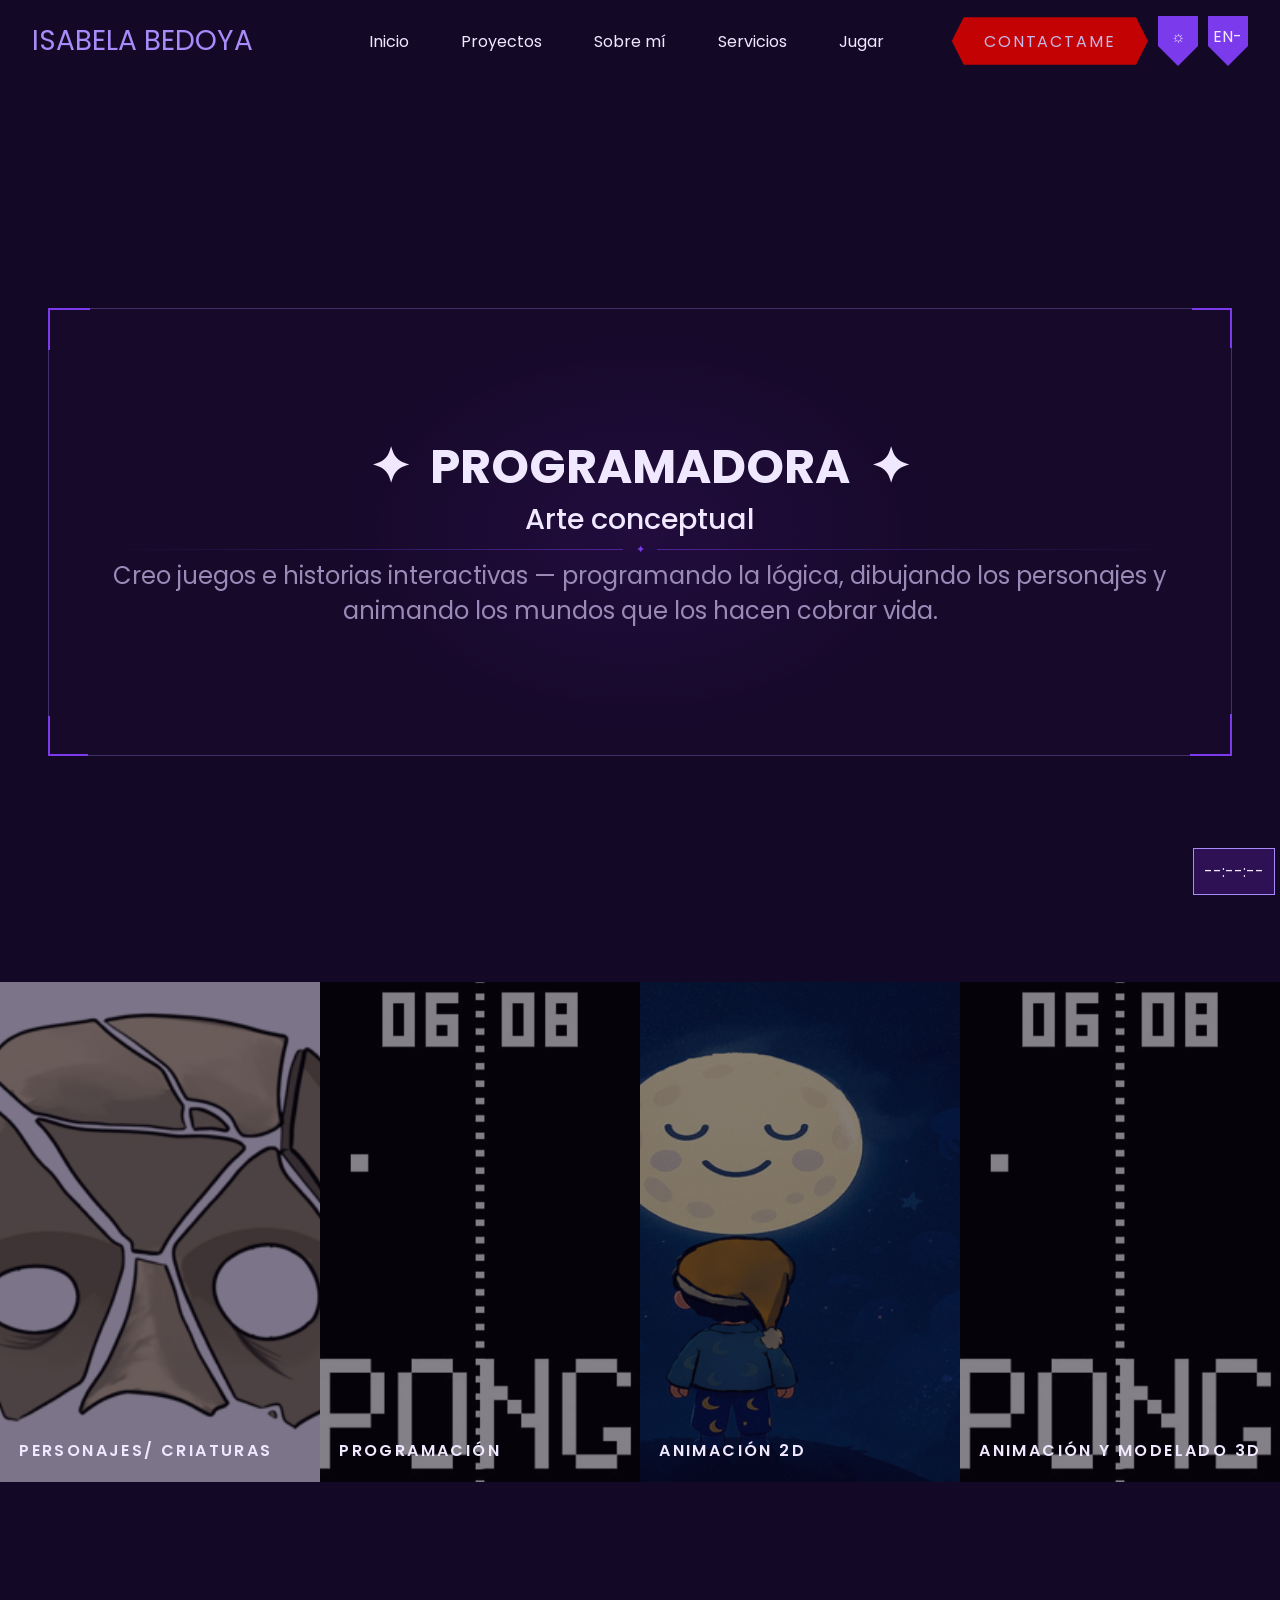
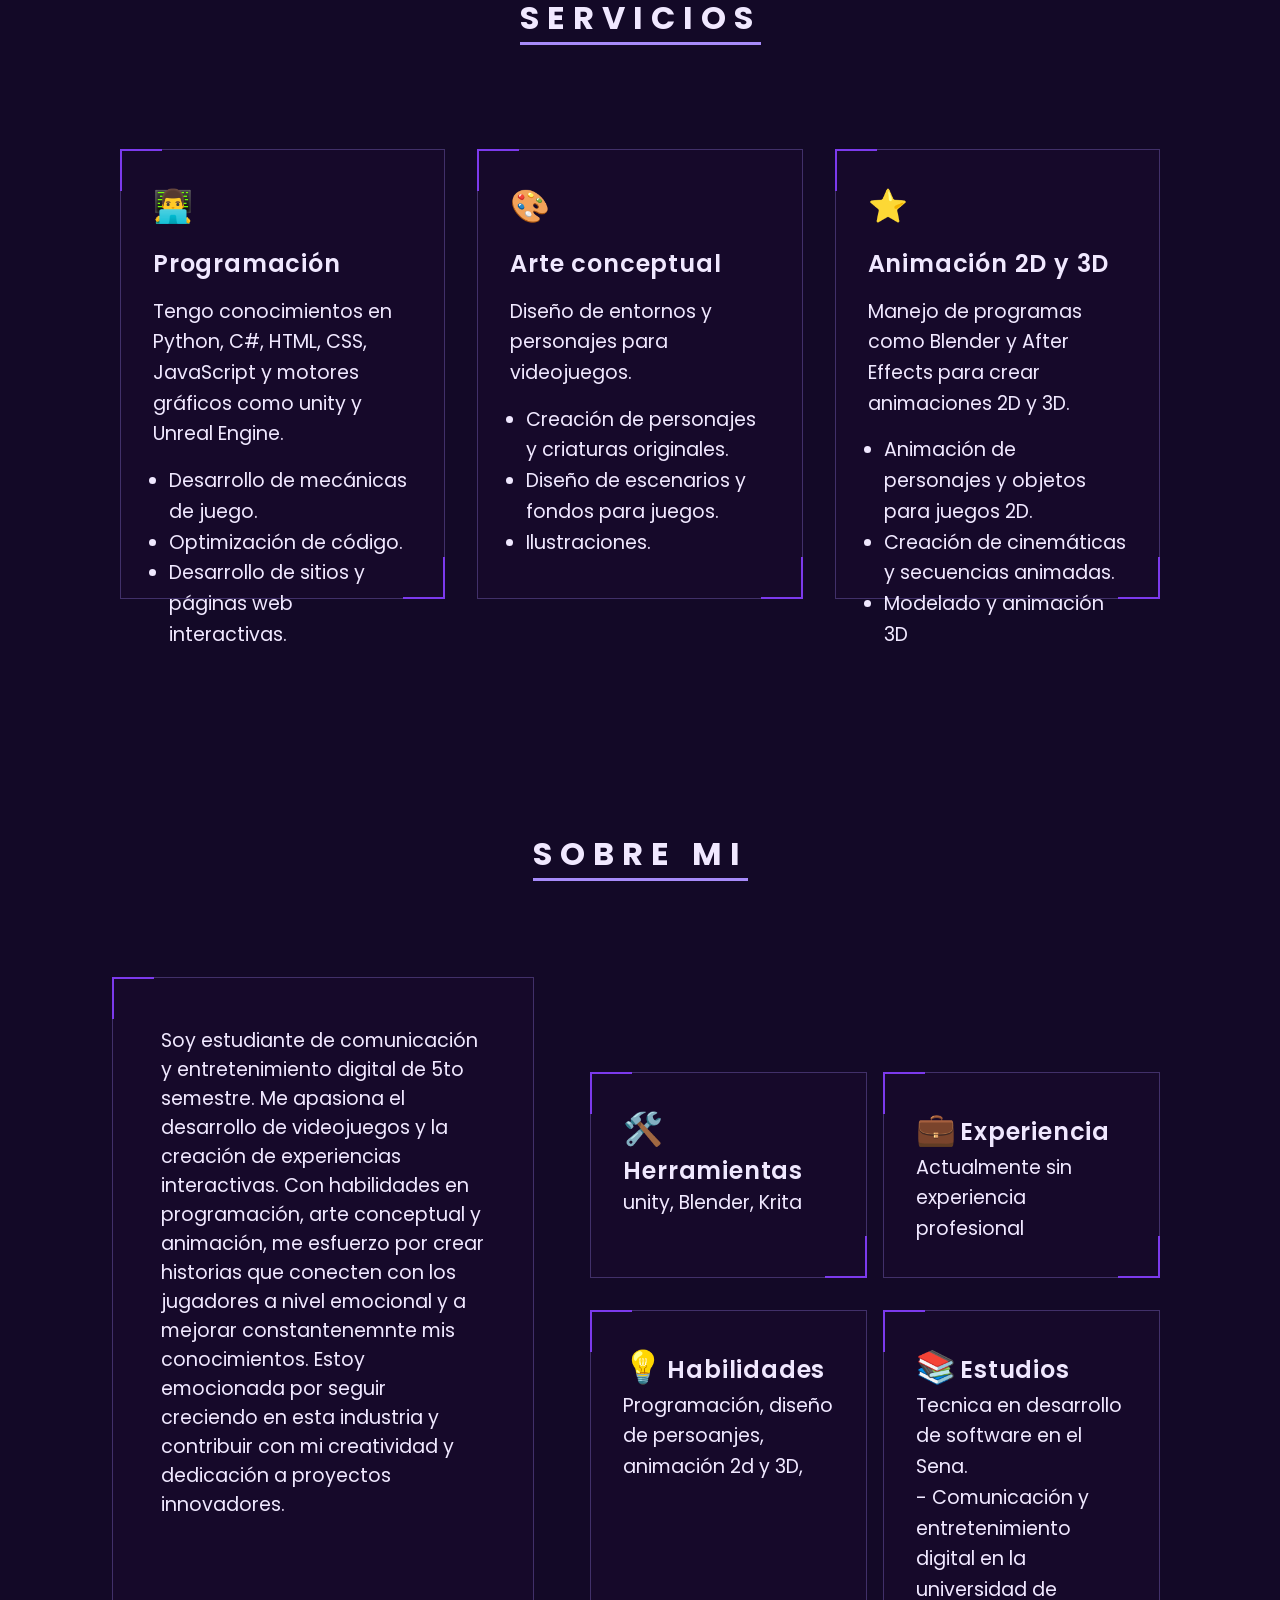
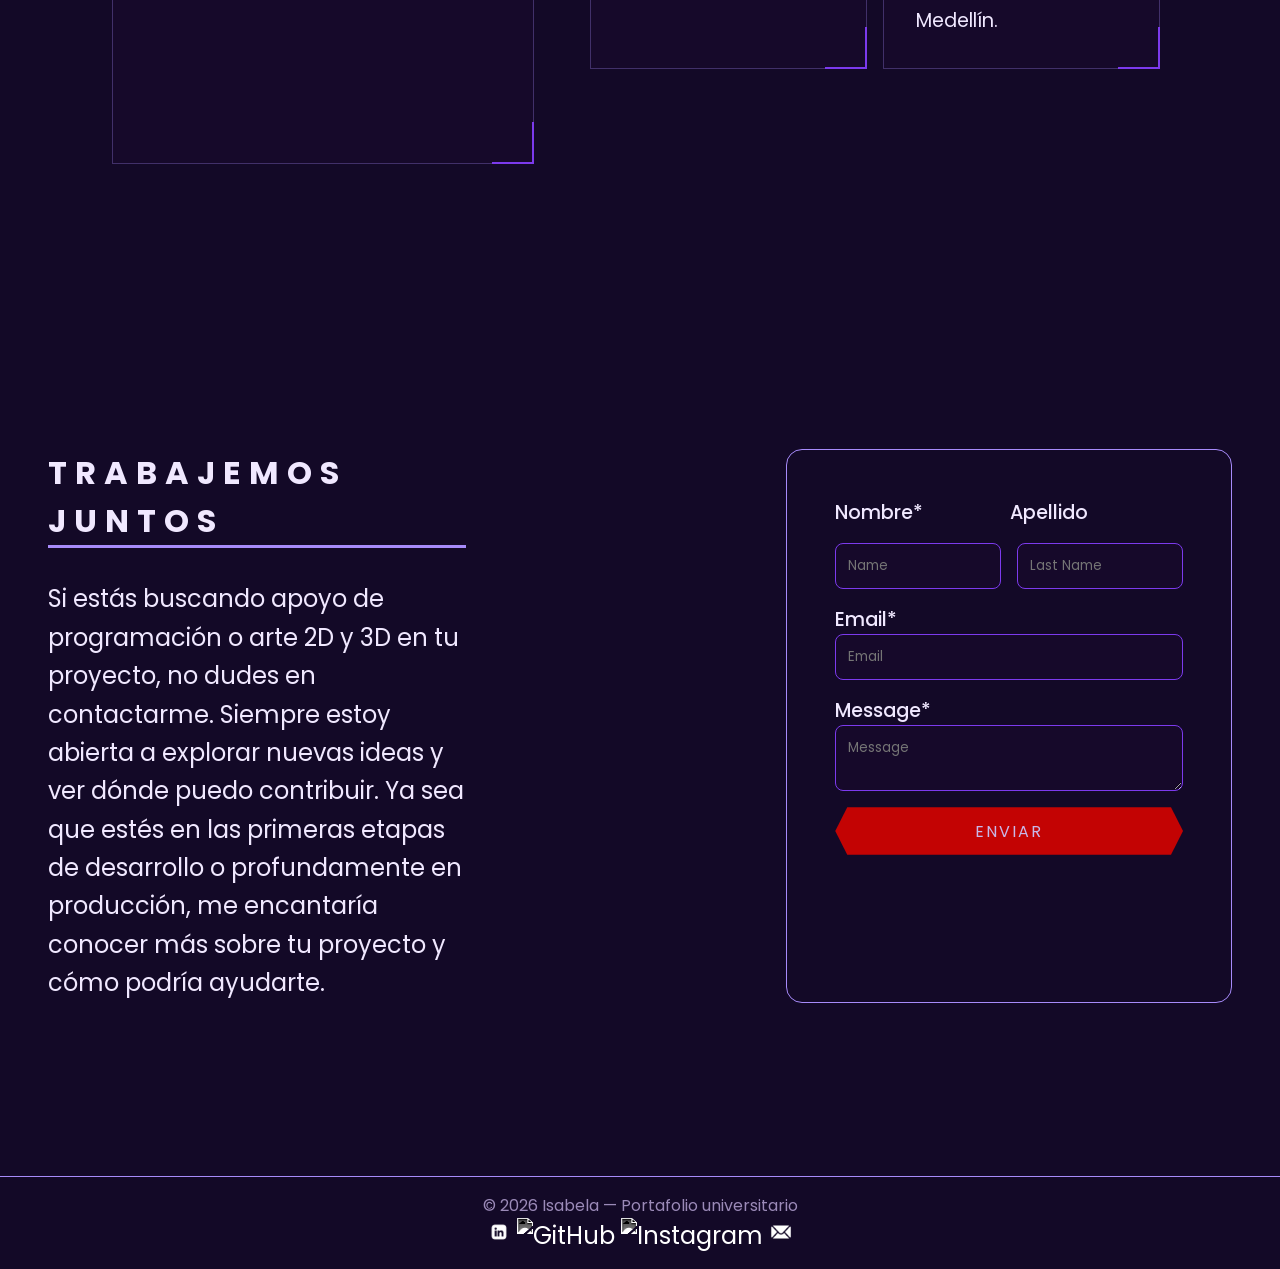
==== index.html @ 05b87ba2 "CAMBIO REPO" ====
<!DOCTYPE html>
<html lang="es">
    <head>
        <meta charset="utf-8">
        <meta http-equiv="X-UA-Compatible" content="IE=edge">
        <title>Portafolio — Isabela</title>
        <meta name="author" content="Isabela">
        <meta name="viewport" content="width=device-width, initial-scale=1">
        <link href="https://fonts.googleapis.com/css2?family=Cinzel:wght@400;600;700&family=Raleway:wght@300;400;500&display=swap" rel="stylesheet">
        <link rel="stylesheet" href="style/stylesheet.css">
        <link rel="stylesheet" href="https://unpkg.com/leaflet@1.9.4/dist/leaflet.css" integrity="sha256-p4NxAoJBhIIN+hmNHrzRCf9tD/miZyoHS5obTRR9BMY=" crossorigin=""/>
       
    </head>
    
    <body class="star" id="stars"> 
    
    <div class="modal-overlay" id="modalJuego">
        <div class="modal-contenido">
            <button class="modal-cerrar" id="cerrarModal">✕</button>
            
            <iframe frameborder="0" 
                src="https://itch.io/embed-upload/17600336?color=d1b6f6"
                width="980" 
                height="640" 
                allowfullscreen>
            </iframe>
        </div>
    </div>

        <header class="site-header">
        <a href="#home" class="logo">ISABELA BEDOYA</a>

            <nav class="site-nav" id="site-nav">
                <a href="#home" data-key="home">Inicio</a>
                <a href="#projects" data-key="projects">Proyectos</a>
                <a href="#about-me" data-key="about">Sobre mí</a>
                <a href="#services" data-key="services">Servicios</a>
                <a class="menu-link-game" data-key="play" id="btnJugar">Jugar</a>
                
            </nav>

            <div class="buttons">
                <a href="#form"><button id="contact" class="btn-primary" data-key="contact">Contactame</button></a>
                <button  class="btn-secondary change-theme"><p>☼</p></button>
                <button  class="btn-secondary change-lenguage"><p>EN-</p></button>
            </div>
            <button class="bt-menu-hamburguesa btn-secondary" id="hamburguesa"> <p>☰ </p></button>

        </header>
        
        <div class="menu-fullscreen" id="menu-fullscreen">
            <button class="menu-close" id="menu-close">✕</button>
            <nav class="menu-fullscreen-nav">
                <a href="#home" class="menu-link" data-key="home">  Inicio</a>
                <a href="#projects" class="menu-link" data-key="projects">Proyectos</a>
                <a href="#about-me" class="menu-link" data-key="about">Sobre mí</a>
                <a href="#services" class="menu-link" data-key="services">Servicios</a> 
                <a href="https://kira28.itch.io/pong-recreacion" target="_blank" class="menu-link" data-key="play" id="btnJugar">Jugar</a>
                
            </nav>
            <div class="menu-fullscreen-bottom-options">
                    <button class="btn-secondary change-theme"><p>☼</p></button>
                    <button  class="btn-secondary change-lenguage"><p>EN-</p></button>
            </div>
            <div class="menu-fullscreen-bottom">
                <div class="menu-social">
                    <a href="https://www.linkedin.com/in/isabela-bedoya-pérez-080681279/" target="_blank"><img src="RECURSOS/linkdn.png" alt="LinkedIn" class="icon"></a>
                    <a href="https://github.com/Isabedo" target="_blank"><img src="https://cdn.worldvectorlogo.com/logos/github-icon-1.svg" alt="GitHub" class="icon"></a>
                    <a href="https://www.instagram.com/belatragedy?igsh=MTJnczVjdXFuaWRncg==" target="_blank"><img src="https://static.vecteezy.com/system/resources/thumbnails/023/986/885/small/instagram-logo-instagram-logo-transparent-instagram-icon-transparent-free-free-png.png" alt="Instagram" class="icon"></a>
                    <a href="mailto:isabelabedoya719@gmail.com" target="_blank"><img src="RECURSOS/mail.png" alt="Email" class="icon"></a>
                </div>
                
                <a href="#form"><button class="btn-primary" data-key="contact">Contáctame</button></a>
            </div>
        </div>

        <div class="clock">
            <span class="nav-clock" id="liveClock">--:--:--</span>
        </div>

        <main>
            <section id="home" class="section section--home">
                <div class="glow-bg"></div>

                    <div class="hero-frame frame-home">
                        <div class="frame-corner-tr"></div>
                        <div class="frame-corner-bl"></div>
                    <div class="profile-content">
                        <h1 data-key="abilitie_home_1">✦ &nbsp;PROGRAMADORA&nbsp; ✦</h1>
                        <h2 data-key="abilitie_home_2">Arte conceptual</h2>
                        <div class="ornament-divider">✦</div>
                        <p data-key="desc_home">Creo juegos e historias interactivas — programando la lógica, dibujando los personajes y animando los mundos que los hacen cobrar vida. </p>
                        <a href="#projects"><button class="btn-primary cta" data-key="verMas">Ver proyectos</button></a>
                    </div>
                </div>
            </section>

            <section >
                <div class="projects_acces section-galery" id="projects">
                    <div class="galery-section">
                        <div class="galeria-item">
                            <a href="html/Proyectos_arte.html"><img src="RECURSOS/mascara.png" alt="persoanjes"> </a>
                            <span class="label" data-key="desc_draws">Personajes/ criaturas</span>
                        </div>
                        <div class="galeria-item">
                            <a href="html/Proyectos_programacion.html"><img src="RECURSOS/pong.jpg" alt="programación"> </a>
                            <span class="label" data-key="desc_programming">Programación</span>
                        </div>
                    </div>
                    <div class="galery-section">
                        <div class="galeria-item">
                            <a href="html/Proyectos_2D.html"><img src="RECURSOS/milo.png" alt="ANIMACION2D"> </a>
                            <span class="label" data-key="desc_animacion2d">Animación 2D</span>
                        </div>
                        <div class="galeria-item">
                            <a href="html/Proyectos_3D.html"><img src="RECURSOS/pong.jpg" alt="animacion3d"> </a>
                            <span class="label" data-key="desc_animacion3d">Animación y modelado 3D </span>
                        </div>
                    </div>
                </div>
            </section>
            <section id="services" class="section section--aboutme">
                <h2 class="section-title" data-key="about">Servicios</h2>
                <div class="profile-content-about">
                    
                    <div class="profile-content-abilities-2">
                        
                        <div class="abilitie-2 hero-frame">
                            <icon class="abilitie-icon">👨‍💻</icon> 
                            <h3 class="abilitie-title" data-key="tools">Programación</h3>
                            <p class="abilitie-description " >Tengo conocimientos en Python, C#, HTML, CSS, JavaScript y motores gráficos como unity y Unreal Engine. </p>
                            <ul class="list">
                                <li class="abilitie-description service_" data-key="desc_programming_1">Desarrollo de mecánicas de juego.</li>
                                <li class="abilitie-description service_" data-key="desc_programming_2">Optimización de código.</li>
                                <li class="abilitie-description service_" data-key="desc_programming_3">Desarrollo de sitios y páginas web interactivas.</li>
                            </ul>
                        </div>
                        <div class="abilitie-2 hero-frame">
                            <icon class="abilitie-icon " >🎨</icon> 
                            <h3 class="abilitie-title" data-key="experience">Arte conceptual</h3>
                            <p class="abilitie-description" data-key="desc_experience">Diseño de entornos y personajes para videojuegos.</p>
                            <ul class="list">
                                <li class="abilitie-description service_" data-key="desc_draws_1">Creación de personajes y criaturas originales.</li>
                                <li class="abilitie-description service_" data-key="desc_draws_2">Diseño de escenarios y fondos para juegos.</li>
                                <li class="abilitie-description service_" data-key="desc_draws_3">Ilustraciones.</li>
                            </ul>
                        </div>
                        <div class="abilitie-2 hero-frame">
                            <icon class="abilitie-icon">⭐</icon> 
                            <h3 class="abilitie-title" data-key="abilities">Animación 2D y 3D</h3>
                            <p class="abilitie-description" data-key="desc_abilities">Manejo de programas como Blender y After Effects para crear animaciones 2D y 3D.</p>
                            <ul class="list">
                                <li class="abilitie-description service_" data-key="desc_animacion2d_1">Animación de personajes y objetos para juegos 2D.</li>
                                <li class="abilitie-description service_" data-key="desc_animacion2d_2">Creación de cinemáticas y secuencias animadas.</li>
                                <li class="abilitie-description service_" data-key="desc_animacion2d_3">Modelado y animación 3D</li>
                        </div>
                        
                    </div>
                </div>
            </section>
            <section id="about-me" class="section section--aboutme">
                <h2 class="section-title" data-key="about">Sobre mi</h2>
                <div class="profile-content-about">
                    <div class="profile-content-info hero-frame ">
                        <p class="section-description" data-key="desc_about_me">Soy estudiante de comunicación y entretenimiento digital de 5to semestre. Me apasiona el desarrollo de videojuegos y la creación de experiencias interactivas. Con habilidades en programación, arte conceptual y animación, me esfuerzo por crear historias que conecten con los jugadores a nivel emocional y a mejorar constantenemnte mis conocimientos. Estoy emocionada por seguir creciendo en esta industria y contribuir con mi creatividad y dedicación a proyectos innovadores.</p>
                         <div id="map"></div>
                    </div>
                    <div class="profile-content-abilities ">
                        <div class="section-abilitie">
                            <div class="abilities hero-frame">
                                <icon class="abilitie-icon">🛠️</icon> 
                                <h3 class="abilitie-title" data-key="tools">Herramientas</h3>
                                <p class="abilitie-description " >unity, Blender, Krita </p>
                            </div>
                            <div class="abilities hero-frame">
                                <icon class="abilitie-icon">💼</icon> 
                                <h3 class="abilitie-title" data-key="experience">Experiencia</h3>
                                <p class="abilitie-description" data-key="desc_experience">Actualmente sin experiencia profesional </p>
                            </div>
                            
                        </div>
                        <div class="section-abilitie">
                            <div class="abilities hero-frame">
                                <icon class="abilitie-icon">💡</icon> 
                                <h3 class="abilitie-title" data-key="abilities">Habilidades</h3>
                                <p class="abilitie-description" data-key="desc_abilities">Programación, diseño de persoanjes, animación 2d y 3D,  </p>
                            </div>
                            <div class="abilities hero-frame">
                                <icon class="abilitie-icon">📚</icon> 
                                <h3 class="abilitie-title" data-key="studies">Estudios</h3>
                                <p class="abilitie-description" data-key="desc_studies">Tecnica en desarrollo de software en el Sena.<br>- Comunicación y entretenimiento digital en la universidad de Medellín.</p>
                            </div>
                        </div>
                    </div>
                </div>
            </section>

    <section class="section form-container-general" id="form">
        <div class="form-content">
            <div class="form-info-container">
                <p class="section-title" data-key="contact_me">Trabajemos juntos</p>
                <div class="form-text" data-key="desc_form">Si estás buscando apoyo de programación o arte 2D y 3D en tu proyecto, no dudes en contactarme. Siempre estoy abierta a explorar nuevas ideas y ver dónde puedo contribuir. Ya sea que estés en las primeras etapas de desarrollo o profundamente en producción, me encantaría conocer más sobre tu proyecto y cómo podría ayudarte.</div>
            </div>
            <div class="form-container">
                <form id="contactForm" novalidate>

                    <div class="line-label">
                        <label for="name" data-key="name">Nombre*</label>
                        <label for="lastName" data-key="lastName">Apellido</label>
                    </div>
                    <div class="line-input">
                        <div class="campo">
                            <input type="text" id="name" name="name" placeholder="Name" class="line-input" required>
                            <span class="error-msg">Ingresa tu nombre</span>
                        </div>
                        <div class="campo">
                            <input type="text" id="lastName" name="lastName" placeholder="Last Name" class="line-input">
                        </div>
                    </div>

                    <div class="campo">
                        <label for="email" data-key="email">Email*</label>
                        <input type="email" id="email" name="email" placeholder="Email" required>
                        <span class="error-msg">Ingresa un email válido</span>
                    </div>

                    <div class="campo">
                        <label for="message" data-key="message">Message*</label>
                        <textarea id="message" name="message" placeholder="Message" required></textarea>
                        <span class="error-msg">El mensaje no puede estar vacío</span>
                    </div>

                    <button type="submit" data-key="send" class="btn-primary">Enviar</button>
                    <p class="form-exito" id="formExito">✅ ¡Mensaje enviado! Me pondré en contacto pronto.</p>

                </form>
            </div>
        </div>
    </section>

        </main>
        

        <footer class="site-footer">
            <p data-key="footer">© 2026 Isabela — Portafolio universitario</p>
            <div class="social">
                <a href="https://www.linkedin.com/in/isabela-bedoya-pérez-080681279/" target="_blank"><img src="RECURSOS/linkdn.png" alt="LinkedIn" class="icon"></a>
                    <a href="https://github.com/Isabedo" target="_blank"><img src="https://cdn.worldvectorlogo.com/logos/github-icon-1.svg" alt="GitHub" class="icon"></a>
                    <a href="https://www.instagram.com/belatragedy?igsh=MTJnczVjdXFuaWRncg==" target="_blank"><img src="https://static.vecteezy.com/system/resources/thumbnails/023/986/885/small/instagram-logo-instagram-logo-transparent-instagram-icon-transparent-free-free-png.png" alt="Instagram" class="icon"></a>
                    <a href="mailto:isabelabedoya719@gmail.com" target="_blank"><img src="RECURSOS/mail.png" alt="Email" class="icon"></a>
            </div>
        </footer>
        <script src="https://unpkg.com/leaflet@1.9.4/dist/leaflet.js"></script>
        <script src="code/script.js"></script>
        

    </body>
</html>
---- style/stylesheet.css ----
@import url('https://fonts.googleapis.com/css2?family=Poppins:wght@300;400;500;600;700&display=swap');

* {
    box-sizing: border-box;
    margin: 0;
    padding: 0;
    font-family: 'Poppins', sans-serif;
    border: none;
    text-decoration: none;
}

:root{
    --purple-dark:#130927;
    --purple-mid: #2d1154;
    --purple-accent: #7c3aed;
    --purple-light: #a78bfa;
    --moon-silver: #c8b8e8;
    --coral: #ff6b6b;
    --coral-dark: #c30303;
    --gold: #d4a843;
    --text-light: #f0e8ff;
    --text-muted: #9b8ab8;
    --text-tag: #f0e8ff;
    --icons:invert(100%) sepia(100%) grayscale(100%) brightness(200%);
    --bg-card: rgba(26, 10, 46, 0.562);
}


.light-theme {
    --purple-dark: #dbd2f7;       
    --purple-mid: #b9a5f3;        
    --purple-accent: #6d28d9;     
    --purple-light: #5b21b6;      
    --moon-silver: #f6f3ff;       
    --coral: #6700c7;             
    --coral-dark: #220036;       
    --gold: #a07800;              
    --text-light: #1a0a2e;       
    --text-muted: #5c4d8a;        
    --text-tag: #b9a5f3;         
    --bg-main: #f5f2ff;           
    --icons: invert(0%) sepia(100%) grayscale(0%) brightness(100%);
    --bg-card: rgba(161, 130, 245, 0.212);
}

html {
    scroll-behavior: smooth;
    overflow-x: hidden;
    max-width: 100%;
}

body {
    width: 100vw;
    
}
/*juego integrado*/
.modal-overlay {
    display: none;
    position: fixed;
    inset: 0;
    background: rgba(0, 0, 0, 0.85);
    z-index: 999;
    justify-content: center;
    align-items: center;
}

.modal-overlay.activo {
    display: flex;
}

.modal-contenido {
    position: relative;
    width: 90vw;
    max-width: 980px;
    border-radius: 16px;
    overflow: hidden;
    box-shadow: 0 20px 60px var(--coral-dark);
}

.modal-contenido iframe {
    width: 100%;
    aspect-ratio: 16 / 9;
    height: auto;
    display: block;
}

.modal-cerrar {
    position: absolute;
    top: 10px;
    right: 10px;
    background: var(--coral-dark);
    color: var(--text-light);
    border: none;
    border-radius: 50%;
    width: 32px;
    height: 32px;
    font-size: 16px;
    cursor: pointer;
    z-index: 10;
}

.modal-cerrar:hover {
    background: var(--coral);
}

/*fin juego integrado*/
.star {
    position: absolute;
    background:var(--text-light);
    border-radius: 50%; 
}

.clock {
    position: fixed;
    bottom: 0rem; right: 0rem;
    color: var(--text-light);
    padding: 10px;
    margin: 5px;
    border: 1px solid var(--purple-light);
    background: var(--purple-mid);
    font-size: 1rem;
    font-family: 'Poppins', sans-serif;
    z-index: 2;
}

/*HEADER*/
.site-header {
    width: 100%;
    padding: 1rem 2rem;
    display: flex;        
    align-items: center;
    justify-content: space-between;
    z-index: 1;
    background-color: var(--purple-dark);
}

.btn-primary {
    padding: 0.7rem 2rem;
    background: var(--coral-dark);
    color: var(--moon-silver);
    font-size: 1rem;
    letter-spacing: 0.12rem;
    text-transform: uppercase;

    
    clip-path: polygon(
        12px 0%,              
        calc(100% - 12px) 0%, 
        100% 50%,             
        calc(100% - 12px) 100%, 
        12px 100%,            
        0% 50%                
    );
}

.btn-secondary {
    width: 40px;
    height: 50px;
    background: var(--purple-accent);
    
    
    clip-path: polygon(
        0% 0%,      
        15% 0%,      
        85% 0%,      
        100% 0%,    
        100% 60%,    
        50% 100%,    
        0% 60%       
    );

    display: flex;
    align-items: center;
    justify-content: center;
    cursor: pointer;
    color:var(--text-light);
    font-size: 1rem;
    margin-left: 2px;
}

.btn-secondary p {
    padding-bottom: 10px;
}

.site-header button:hover{
    color: var(--purple-dark);
    cursor: pointer;
}

.site-header button:active{
    color: var(--purple-dark);
    transform: scale(0.95);
}

.logo {
    font-size: 28px;
    color: var(--purple-light);
}

.buttons {
    display: flex;
    gap: 0.5rem;
    align-items: center;
}

.logo:hover {
    transform: scale(1.05);
}

.site-nav a {
    color: var(--text-light);
    font-size: 1rem;
    margin-left: 3rem;
    font-weight: 10rem;
    border-bottom: 2px solid transparent;
}

.site-nav a:hover {
    color: var(--purple-light);
    border-bottom-color: var(--purple-light);
}

/*FIN HEADER*/

/* Menú hamburguesa */
.bt-menu-hamburguesa {
    display: none; 
}

.bt-menu-hamburguesa p {
    padding-bottom: 10px;
}

.menu-fullscreen {
    display: none;
    position: fixed;
    top: 0; left: 0;
    width: 100%; height: 100%;
    background: var(--purple-dark);
    z-index: 999;
    flex-direction: column;
    align-items: center;
    justify-content: center;
    gap: 0;
}

.menu-fullscreen.abierto {
    display: flex;
}

.menu-close {
    position: absolute;
    top: 1.5rem; right: 1.5rem;
    background: transparent;
    border: none;
    color: var(--text-light);
    font-size: 1.5rem;
    cursor: pointer;
    transition: color 0.3s, transform 0.3s;
}

.menu-close:hover {
    color: var(--purple-light);
    transform: rotate(90deg);
}

.menu-fullscreen-nav {
    display: flex;
    flex-direction: column;
    align-items: center;
    gap: 0.5rem;
}

.menu-link {
    font-weight: 600;
    color: var(--text-muted);
    text-decoration: none;
    letter-spacing: 0.2rem;
    text-transform: uppercase;
    transition: color 0.3s;
    padding: 0.3rem 0;
}

.menu-link:hover {
    color: var(--text-light);
}

.menu-fullscreen-bottom {
    position: absolute;
    bottom: 2.5rem;
    display: flex;
    flex-direction: column;
    align-items: center;
    gap: 1.5rem;
}

.menu-fullscreen-bottom-options {
    display: flex;
    gap: 0.5rem;
    position: absolute;
    top: 1.5rem; left: 1.5rem;
    color: var(--text-light);
    cursor: pointer;
}

.menu-social {
    display: flex;
    gap: 1.5rem;
    font-size: 1.2rem;
}

.menu-social a {
    color: var(--text-muted);
    text-decoration: none;
    transition: color 0.3s;
}

.menu-social a:hover {
    color: var(--purple-light);
}

.icon{
    width: 24px;
    height: 24px;
    filter:var(--icons) ;
}
/*FIN MENÚ HAMBURGUESA*/

.section {
    width: 100vw;
    min-height: 100vh;
    background-color: var(--purple-dark);
    padding: 3REM;
}

/*INICIO*/

.section--home {
    display: flex;
    flex-direction: column;
    align-items: center;
    justify-content: center;
    color: var(--text-light);
    min-height: 100vh;
    position: relative;
    text-align: center;
}
.cta{
    display: none;
}
.glow-bg {
    position: absolute;
    width: 600px;
    height: 400px;
    border-radius: 50%;
    background: radial-gradient(ellipse,var(--purple-mid) 0%, transparent 70%);
    left: 50%;
    top: 50%;
    transform: translate(-50%, -50%);
}

.hero-frame {
    position: relative;
    background:var(--bg-card);
    border: 1px solid rgba(167, 139, 250, 0.3);
}

.frame-home {
    padding: 3rem 3rem;
    height: 35vw;
    display: flex;
    align-items: center;
    justify-content: center;
}

.hero-frame::before {
  content: '';
  position: absolute;
  top: -1px; left: -1px;
  width: 40px; height: 40px;
  border-top: 2px solid var(--purple-accent);
  border-left: 2px solid var(--purple-accent);
}

.hero-frame::after {
  content: '';
  position: absolute;
  bottom: -1px; right: -1px;
  width: 40px; height: 40px;
  border-bottom: 2px solid var(--purple-accent);
  border-right: 2px solid var(--purple-accent);
}

.frame-corner-tr {
  position: absolute;
  top: -1px; right: -1px;
  width: 40px; height: 40px;
  border-top: 2px solid var(--purple-accent);
  border-right: 2px solid var(--purple-accent);
}

.frame-corner-bl {
  position: absolute;
  bottom: -1px; left: -1px;
  width: 40px; height: 40px;
  border-bottom: 2px solid var(--purple-accent);
  border-left: 2px solid var(--purple-accent);
}

.ornament-divider {
  display: flex;
  align-items: center;
  gap: 0.8rem;
  color: var(--purple-accent);
  font-size: 0.7rem;
}

.ornament-divider::before {
  content: '';
  flex: 1;
  height: 1px;
  background: linear-gradient(to right, transparent, rgba(124,58,237,0.5));
}

.ornament-divider::after {
  content: '';
  flex: 1;
  height: 1px;
  background: linear-gradient(to left, transparent, rgba(124,58,237,0.5));
}


.profile-content h1 {
    font-size: 3rem;
    font-weight: 700;
    line-height: 1.3;
    
}

.profile-content h2 {
    font-size: 1.8rem;
    font-weight: 500;
}

.profile-content p {
    font-size: 1.5rem;
    color: var(--text-muted);
    
}

/*FIN INICIO*/

/*galery*/

.projects_acces {
    display: flex;
    width: 100%;
    height: 500px;
    overflow: hidden;
    object-fit: cover;
}
.glass-card {
    background: rgba(220, 165, 255, 0.75);
    border-radius: 16px;
    box-shadow: 0 4px 30px rgba(0, 0, 0, 0.1);
    backdrop-filter: blur(3.2px);
    -webkit-backdrop-filter: blur(3.2px);
    border: 1px solid rgba(220, 165, 255, 0.6);
    
}
.galery-section {
    display: flex;
    width: 50%;
}

.galeria-item {
    position: relative;
    flex: 1; 
    overflow: hidden;
    cursor: pointer;
}

.galeria-item img {
    width: 100%;
    height: 100%;
    object-fit: cover;
    object-position: center;
    display: block;
    transform: scale(1.08);
    transition: transform 0.5s ease;
}


.galeria-item:hover img {
    transform: scale(1);
}

.galeria-item::before {
    content: '';
    position: absolute;
    top: 0; left: 0;
    width: 100%; height: 100%;
    background: rgba(10, 5, 20, 0.5); 
    transition: background 0.4s ease;
    z-index: 1;
    pointer-events: none;
}
.galeria-item:hover::before {
    background: rgba(10, 5, 20, 0); 
}
.galeria-item .label {
    position: absolute;
    bottom: 1.2rem;
    left: 1.2rem;
    font-size: 1rem;
    font-weight: 600;
    letter-spacing: 0.15rem;
    text-transform: uppercase;
    color: var(--text-tag);
    z-index: 2; 
    transition: color 0.4s ease;
}
.galeria-item:hover .label {
    color: var(--purple-light);
}
/*FIN GALERY*/
/*servicios*/
.list{
    display: flex;
    margin-left: 1rem;
    flex-direction: column;
}

.profile-content-abilities-2{
    display: flex;
    align-items: center;
    justify-content: center;
    gap: 1rem;
}

.abilitie-2 {
    display: flex;
    flex-direction: column;
    gap: 1rem;
    margin: 0.5rem;
    padding: 2rem;
    width: 50%;
    height: 450px;

    
}
/*FIN SERVICIOS*/
/*ABOUT*/

.section--aboutme {
    display: flex;
    flex-direction: column;
    color: var(--text-light);
    align-items: center;
    justify-content: center;
    
}


#map { 
    height: 180px;
    margin-top: 1rem;
} 
.profile-content-about{
    display: flex;
    align-items: center;
    justify-content: center;
    margin: 4rem;
    
}

.profile-content-info {
    gap: 3rem;
    max-height: 50%;
    max-width: 40%;
    padding: 3rem;
    font-size: 1.2rem;
}

.section-abilitie {
    display: flex;
    gap: 1rem;
    margin: 0.5rem;
    
}

.profile-content-abilities{
    display: flex;
    flex-direction: column;
    gap: 1rem;
    margin-left: 3rem;
}

.abilities {
    width: 60%;
    padding: 2rem;
}
.abilitie-icon{
    font-size: 2rem;
    display: inline;
}

.abilitie-title {
    display: inline;
    font-size: 1.5rem;
    font-weight: 600;
    letter-spacing: 0.05rem;
}
.abilitie-description {
    font-size: 1.2rem;
    line-height: 1.6;
}
.section-title {
    font-size: 2rem;
    font-weight: 700;
    color: var(--text-light);
    margin-bottom: 2rem;
    text-transform: uppercase; 
    letter-spacing: 0.5rem;
    border-bottom: 3px solid var(--purple-light);
    
}

/*FIN ABOUT*/

/*FORM*/

.form-container-general{
    display: flex;
    flex-direction: row;
    color: var(--text-light);
    align-items: center;
    justify-content: space-around;
}

.form-content {
    display: flex;
    flex-direction: row;
    gap: 20rem;
    
}
.form-info-container {
    display: flex;
    flex-direction: column;
    
}

.form-text {
    font-size: 1.5rem;
    line-height: 1.6;
    max-width: 700px;
}

.form-container{
    display: flex;
    flex-direction: column;
    gap: 1rem;
    padding: 3rem;
    border: 1px solid var(--purple-light);
    border-radius: 16px;
    
}

.form-container form {
    display: flex;
    flex-direction: column;
    gap: 1rem;
    max-width: 700px;
}

.line-label {
    display: inline-flex;
    width: 100%;
    gap:25%;
}

.line-input {
    display: inline-flex;
    width: 100%;
    gap: 1rem;
}
.form-container form label {
    font-size: 1.2rem;
    font-weight: 500;
}

.form-container form input,
.form-container form textarea {
    padding: 0.75rem;
    border-radius: 8px;
    border: 1px solid var(--purple-accent);
    background-color: var(--bg-card);
    color: var(--text-light);
}


.error-msg {
    color: #c00;
    font-size: 12px;
    display: none;
    margin-top: 4px;
}

.con-error input,
.con-error textarea {
    border: 2px solid #c00;
}

.con-error .error-msg {
    display: block;
}

.form-exito {
    display: none;
    color: #2e7d32;
    font-weight: 600;
    margin-top: 12px;
}

.campo {
    display: flex;
    flex-direction: column;
    width: 100%;
}



.con-error .error-msg {
    display: block;
}
/*FIN FORM*/
/*FOOTER*/
.site-footer {
    width: 100%;
    padding: 1rem;
    background-color: var(--purple-dark);
    text-align: center;
    color: var(--text-muted);
    font-size: 1rem;
    border-top: 1px solid var(--purple-light);
}

.social{
    font-size: 1.5rem;
    text-decoration: none;
}

/*FIN FOOTER*/



@media (max-width: 480px), (max-width: 1024px) {
    .site-nav { display: none; }
    .buttons { display: none; }
    .bt-menu-hamburguesa { display: block; }
    
    .frame-home {
        height: 50%;
    }

    .glow-bg {
        width: 100%;
        height: 300px;
    }

    .profile-content h1 {
        font-size: 1.3rem;      
    }

    .profile-content h2 {
        font-size: 0.9rem;
    }

    .profile-content p{
        font-size: 1rem;
    }

    .section{
        padding: 1.2rem;
    }

    .cta{
        display: inline-block;
        margin: 2rem;
        color: var(--moon-silver);
        font-size: 15px;
        font-weight: 500;
        
    }

    .galery-section {
        display: flex;
        width: 100%;
        height: 45rem;
    }

    .projects_acces {
        flex-direction: column;
        width: 100%;
        height: 45rem;
        overflow: hidden;
        object-fit: cover;
    }

    .logo {
        font-size: 20px;
    }
    
    .profile-content-about{
        flex-direction: column;    
        gap: 1rem;
        align-items: center;
        justify-content: center; 
        margin: 2rem;
    }

    .profile-content-info {
        max-width: 100%;
        padding: 2rem;
        font-size: 1rem;
    }
    
    .abilities {
        width: 100%;
        padding: 1rem;
    }
    .abilitie-icon{
        font-size: 1.5rem;
    }

    .abilitie-title {
        font-size: 1rem;
    }
    .abilitie-description {
        font-size: 1rem;
    }
    
    .profile-content-abilities{
        margin-left: 0rem;
        display: flex;
        gap: 0.5rem;
        
    }

    .section-title {
        margin-bottom: 1rem;
        font-size: 1.3rem;
        margin-top: 2rem;
    }

    .form-container-general{
        flex-direction: column;
    }

    .form-info-container {
       align-items: center;
       justify-content: center;
    }
    .form-container {
        width: 100%;
        padding: 2rem;
    }

    .form-text {
        margin-top: 1rem;
        margin-bottom: 2.5rem;
        font-size: 1rem;
    }

   

    .profile-content-abilities-2{
        flex-direction: column;
        
    }
    
    .abilitie-2{
        width: 100%;
        height: auto;
    }
        
    .form-content {
        flex-direction: column;
        gap: 2rem;
    }
        



    
}
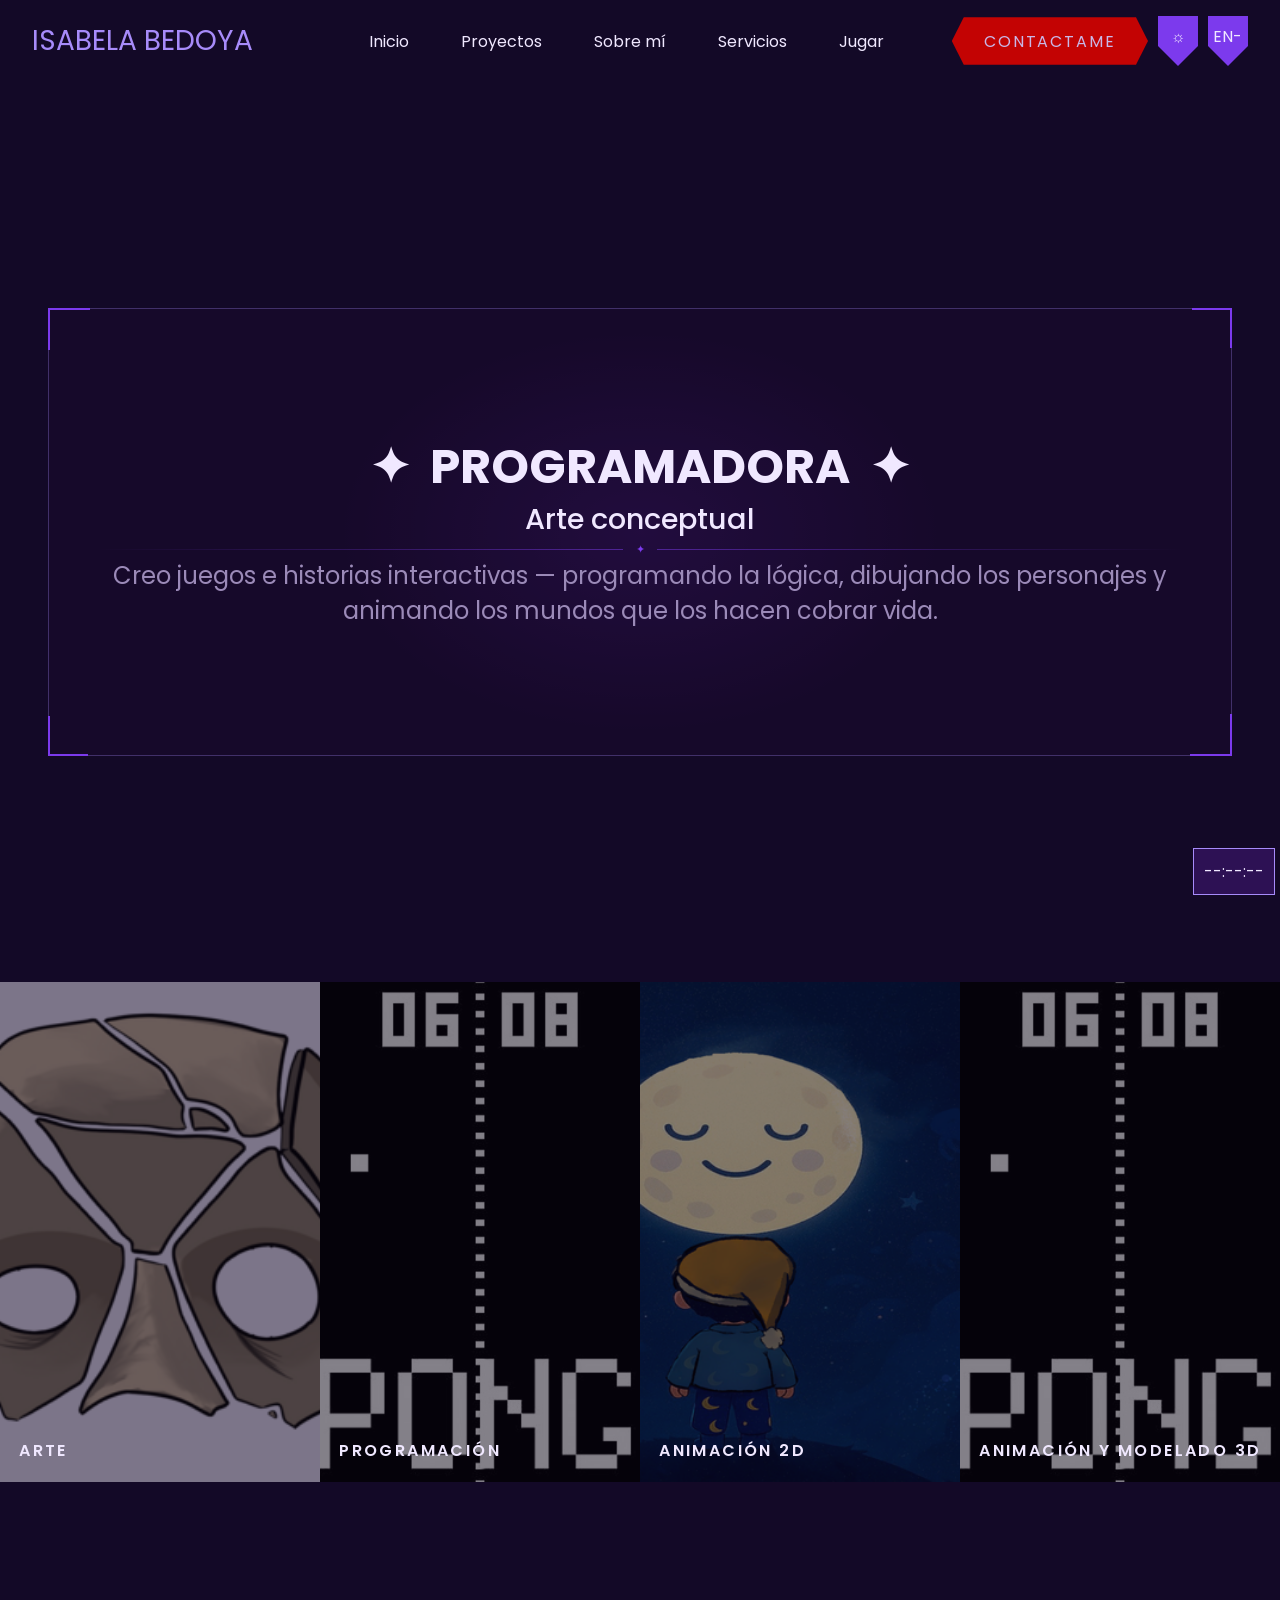
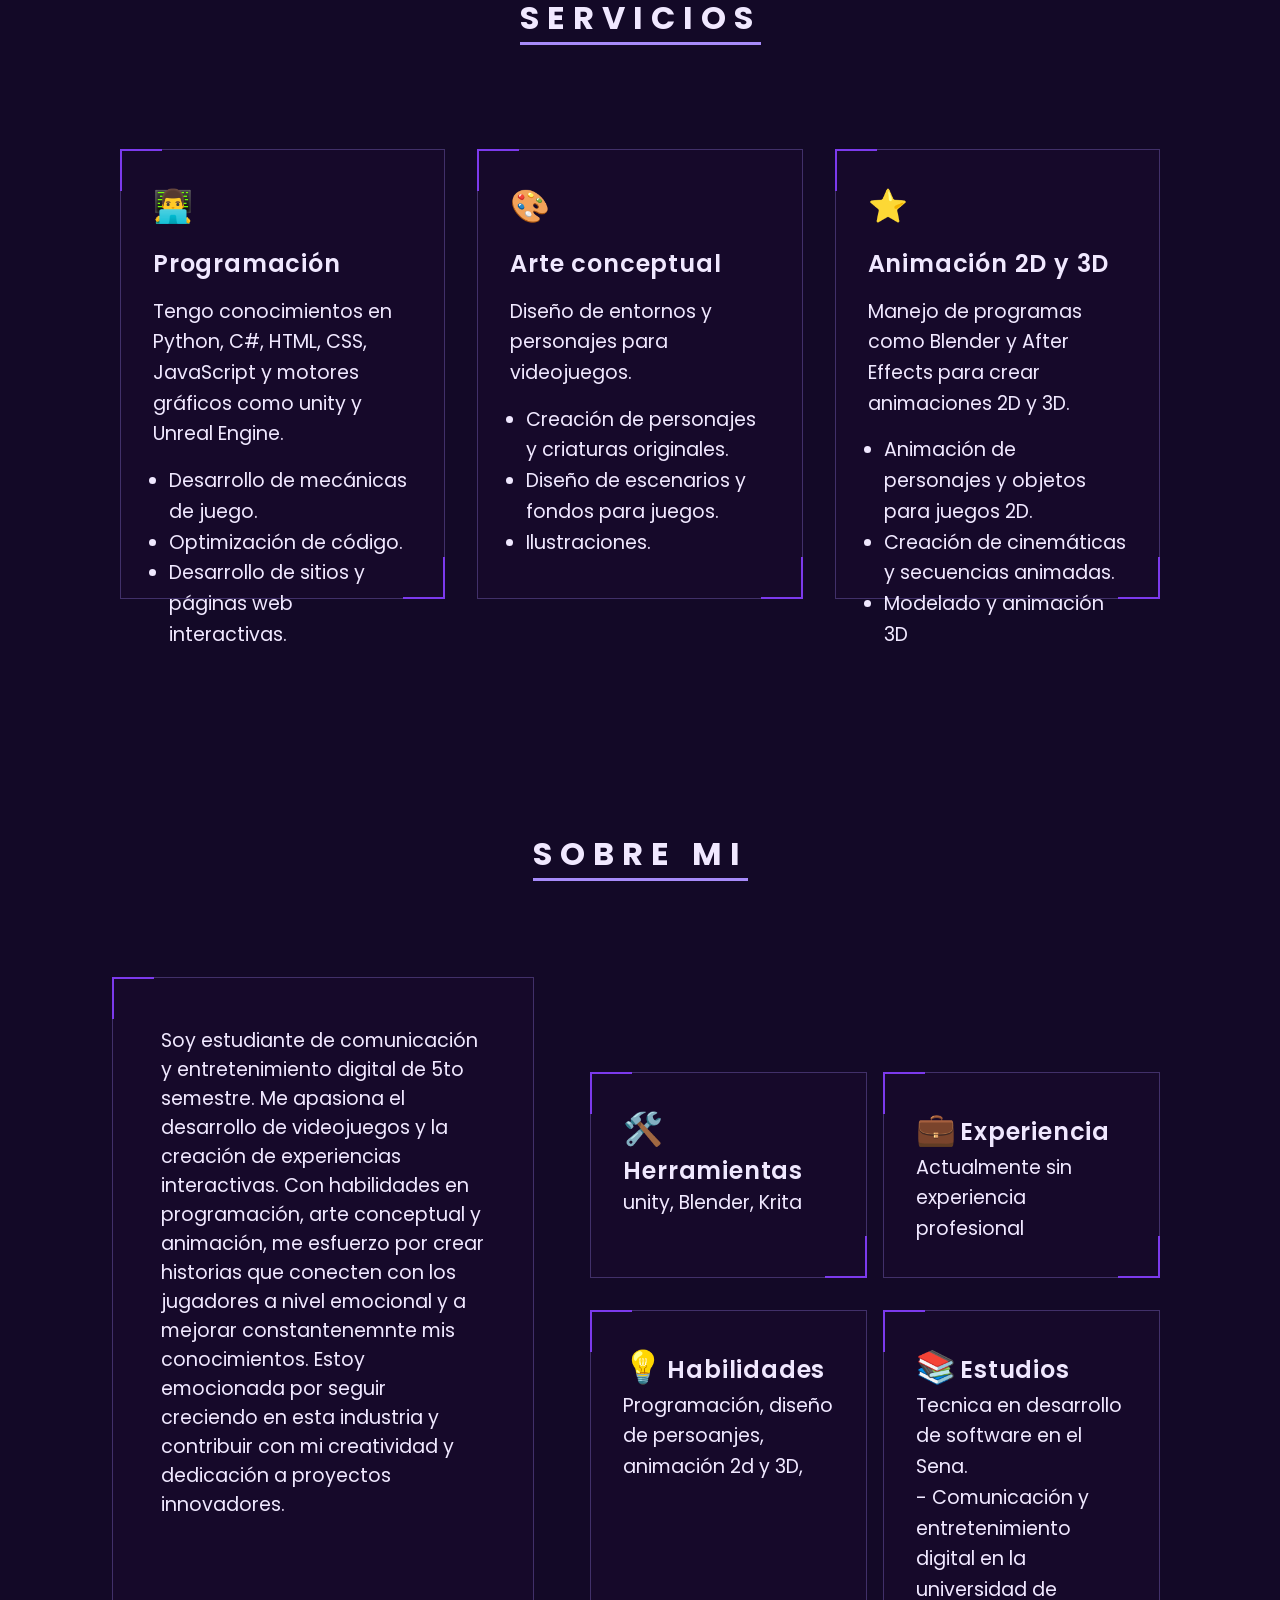
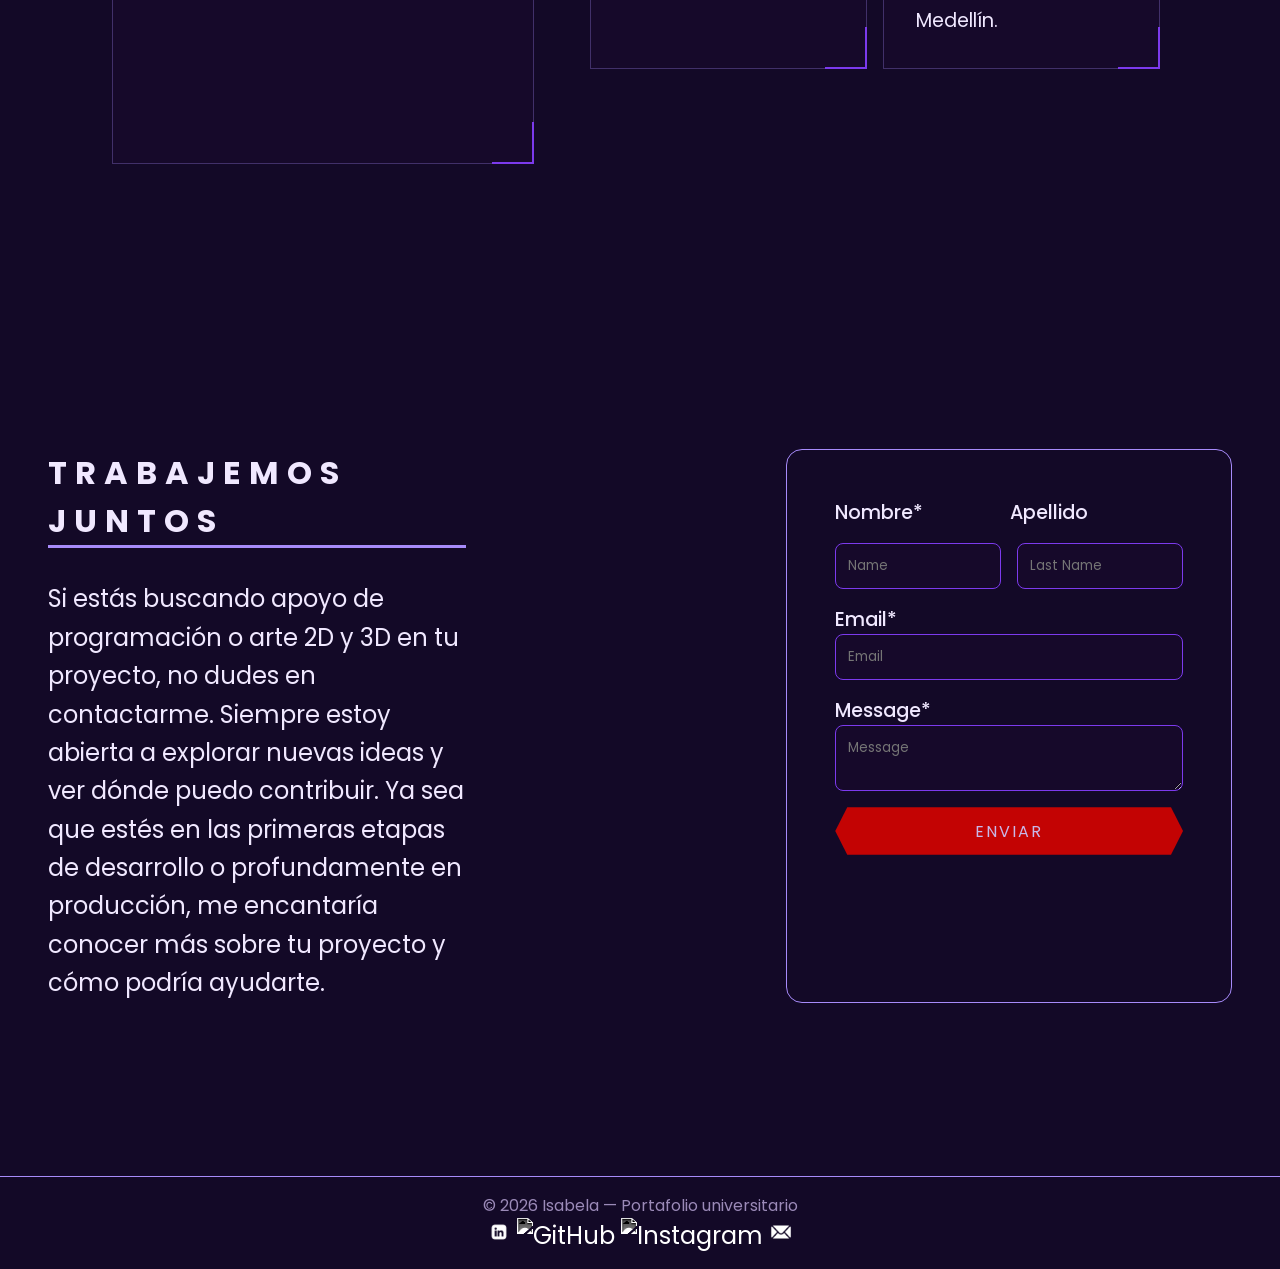
==== commit c191d246: "errores" ====
--- a/index.html
+++ b/index.html
@@ -86,8 +86,8 @@
                         <div class="frame-corner-tr"></div>
                         <div class="frame-corner-bl"></div>
                     <div class="profile-content">
-                        <h1 data-key="abilitie_home_1">✦ &nbsp;PROGRAMADORA&nbsp; ✦</h1>
-                        <h2 data-key="abilitie_home_2">Arte conceptual</h2>
+                        <h1 data-key="home_h1">✦ &nbsp;PROGRAMADORA&nbsp; ✦</h1>
+                        <h2 data-key="home_h2">Arte conceptual</h2>
                         <div class="ornament-divider">✦</div>
                         <p data-key="desc_home">Creo juegos e historias interactivas — programando la lógica, dibujando los personajes y animando los mundos que los hacen cobrar vida. </p>
                         <a href="#projects"><button class="btn-primary cta" data-key="verMas">Ver proyectos</button></a>
@@ -100,59 +100,59 @@
                     <div class="galery-section">
                         <div class="galeria-item">
                             <a href="html/Proyectos_arte.html"><img src="RECURSOS/mascara.png" alt="persoanjes"> </a>
-                            <span class="label" data-key="desc_draws">Personajes/ criaturas</span>
+                            <span class="label" data-key="art">Arte</span>
                         </div>
                         <div class="galeria-item">
                             <a href="html/Proyectos_programacion.html"><img src="RECURSOS/pong.jpg" alt="programación"> </a>
-                            <span class="label" data-key="desc_programming">Programación</span>
+                            <span class="label" data-key="programming">Programación</span>
                         </div>
                     </div>
                     <div class="galery-section">
                         <div class="galeria-item">
                             <a href="html/Proyectos_2D.html"><img src="RECURSOS/milo.png" alt="ANIMACION2D"> </a>
-                            <span class="label" data-key="desc_animacion2d">Animación 2D</span>
+                            <span class="label" data-key="animation2d">Animación 2D</span>
                         </div>
                         <div class="galeria-item">
                             <a href="html/Proyectos_3D.html"><img src="RECURSOS/pong.jpg" alt="animacion3d"> </a>
-                            <span class="label" data-key="desc_animacion3d">Animación y modelado 3D </span>
+                            <span class="label" data-key="animation3d">Animación y modelado 3D </span>
                         </div>
                     </div>
                 </div>
             </section>
             <section id="services" class="section section--aboutme">
-                <h2 class="section-title" data-key="about">Servicios</h2>
+                <h2 class="section-title" data-key="services">Servicios</h2>
                 <div class="profile-content-about">
                     
                     <div class="profile-content-abilities-2">
                         
                         <div class="abilitie-2 hero-frame">
                             <icon class="abilitie-icon">👨‍💻</icon> 
-                            <h3 class="abilitie-title" data-key="tools">Programación</h3>
-                            <p class="abilitie-description " >Tengo conocimientos en Python, C#, HTML, CSS, JavaScript y motores gráficos como unity y Unreal Engine. </p>
+                            <h3 class="abilitie-title" data-key="programming">Programación</h3>
+                            <p class="abilitie-description" data-key="service_1">Tengo conocimientos en Python, C#, HTML, CSS, JavaScript y motores gráficos como unity y Unreal Engine. </p>
                             <ul class="list">
-                                <li class="abilitie-description service_" data-key="desc_programming_1">Desarrollo de mecánicas de juego.</li>
-                                <li class="abilitie-description service_" data-key="desc_programming_2">Optimización de código.</li>
-                                <li class="abilitie-description service_" data-key="desc_programming_3">Desarrollo de sitios y páginas web interactivas.</li>
+                                <li class="abilitie-description service_" data-key="desc_service_1_1">Desarrollo de mecánicas de juego.</li>
+                                <li class="abilitie-description service_" data-key="desc_service_1_2">Optimización de código.</li>
+                                <li class="abilitie-description service_" data-key="desc_service_1_3">Desarrollo de sitios y páginas web interactivas.</li>
                             </ul>
                         </div>
                         <div class="abilitie-2 hero-frame">
                             <icon class="abilitie-icon " >🎨</icon> 
-                            <h3 class="abilitie-title" data-key="experience">Arte conceptual</h3>
-                            <p class="abilitie-description" data-key="desc_experience">Diseño de entornos y personajes para videojuegos.</p>
+                            <h3 class="abilitie-title" data-key="home_h2">Arte conceptual</h3>
+                            <p class="abilitie-description" data-key="service_2">Diseño de entornos y personajes para videojuegos.</p>
                             <ul class="list">
-                                <li class="abilitie-description service_" data-key="desc_draws_1">Creación de personajes y criaturas originales.</li>
-                                <li class="abilitie-description service_" data-key="desc_draws_2">Diseño de escenarios y fondos para juegos.</li>
-                                <li class="abilitie-description service_" data-key="desc_draws_3">Ilustraciones.</li>
+                                <li class="abilitie-description service_" data-key="desc_service_2_1">Creación de personajes y criaturas originales.</li>
+                                <li class="abilitie-description service_" data-key="desc_service_2_2">Diseño de escenarios y fondos para juegos.</li>
+                                <li class="abilitie-description service_" data-key="desc_service_2_3">Ilustraciones.</li>
                             </ul>
                         </div>
                         <div class="abilitie-2 hero-frame">
                             <icon class="abilitie-icon">⭐</icon> 
-                            <h3 class="abilitie-title" data-key="abilities">Animación 2D y 3D</h3>
-                            <p class="abilitie-description" data-key="desc_abilities">Manejo de programas como Blender y After Effects para crear animaciones 2D y 3D.</p>
+                            <h3 class="abilitie-title" data-key="animation2D_3D">Animación 2D y 3D</h3>
+                            <p class="abilitie-description" data-key="service_3">Manejo de programas como Blender y After Effects para crear animaciones 2D y 3D.</p>
                             <ul class="list">
-                                <li class="abilitie-description service_" data-key="desc_animacion2d_1">Animación de personajes y objetos para juegos 2D.</li>
-                                <li class="abilitie-description service_" data-key="desc_animacion2d_2">Creación de cinemáticas y secuencias animadas.</li>
-                                <li class="abilitie-description service_" data-key="desc_animacion2d_3">Modelado y animación 3D</li>
+                                <li class="abilitie-description service_" data-key="desc_service_3_1">Animación de personajes y objetos para juegos 2D.</li>
+                                <li class="abilitie-description service_" data-key="desc_service_3_2">Creación de cinemáticas y secuencias animadas.</li>
+                                <li class="abilitie-description service_" data-key="desc_service_3_3">Modelado y animación 3D</li>
                         </div>
                         
                     </div>
@@ -162,7 +162,7 @@
                 <h2 class="section-title" data-key="about">Sobre mi</h2>
                 <div class="profile-content-about">
                     <div class="profile-content-info hero-frame ">
-                        <p class="section-description" data-key="desc_about_me">Soy estudiante de comunicación y entretenimiento digital de 5to semestre. Me apasiona el desarrollo de videojuegos y la creación de experiencias interactivas. Con habilidades en programación, arte conceptual y animación, me esfuerzo por crear historias que conecten con los jugadores a nivel emocional y a mejorar constantenemnte mis conocimientos. Estoy emocionada por seguir creciendo en esta industria y contribuir con mi creatividad y dedicación a proyectos innovadores.</p>
+                        <p class="section-description" data-key="desc_about">Soy estudiante de comunicación y entretenimiento digital de 5to semestre. Me apasiona el desarrollo de videojuegos y la creación de experiencias interactivas. Con habilidades en programación, arte conceptual y animación, me esfuerzo por crear historias que conecten con los jugadores a nivel emocional y a mejorar constantenemnte mis conocimientos. Estoy emocionada por seguir creciendo en esta industria y contribuir con mi creatividad y dedicación a proyectos innovadores.</p>
                          <div id="map"></div>
                     </div>
                     <div class="profile-content-abilities ">
@@ -211,7 +211,7 @@
                     <div class="line-input">
                         <div class="campo">
                             <input type="text" id="name" name="name" placeholder="Name" class="line-input" required>
-                            <span class="error-msg">Ingresa tu nombre</span>
+                            <span class="error-msg" data-key="error_name">Ingresa tu nombre</span>
                         </div>
                         <div class="campo">
                             <input type="text" id="lastName" name="lastName" placeholder="Last Name" class="line-input">
@@ -221,7 +221,7 @@
                     <div class="campo">
                         <label for="email" data-key="email">Email*</label>
                         <input type="email" id="email" name="email" placeholder="Email" required>
-                        <span class="error-msg">Ingresa un email válido</span>
+                        <span class="error-msg" data-key="error_email">Ingresa un email válido</span>
                     </div>
 
                     <div class="campo">
@@ -231,7 +231,7 @@
                     </div>
 
                     <button type="submit" data-key="send" class="btn-primary">Enviar</button>
-                    <p class="form-exito" id="formExito">✅ ¡Mensaje enviado! Me pondré en contacto pronto.</p>
+                    <p class="form-exito" id="formExito" data-key="formExito">¡Mensaje enviado! Me pondré en contacto pronto.</p>
 
                 </form>
             </div>
--- a/style/stylesheet.css
+++ b/style/stylesheet.css
@@ -285,6 +285,8 @@
     color: var(--text-light);
 }
 
+
+
 .menu-fullscreen-bottom {
     position: absolute;
     bottom: 2.5rem;
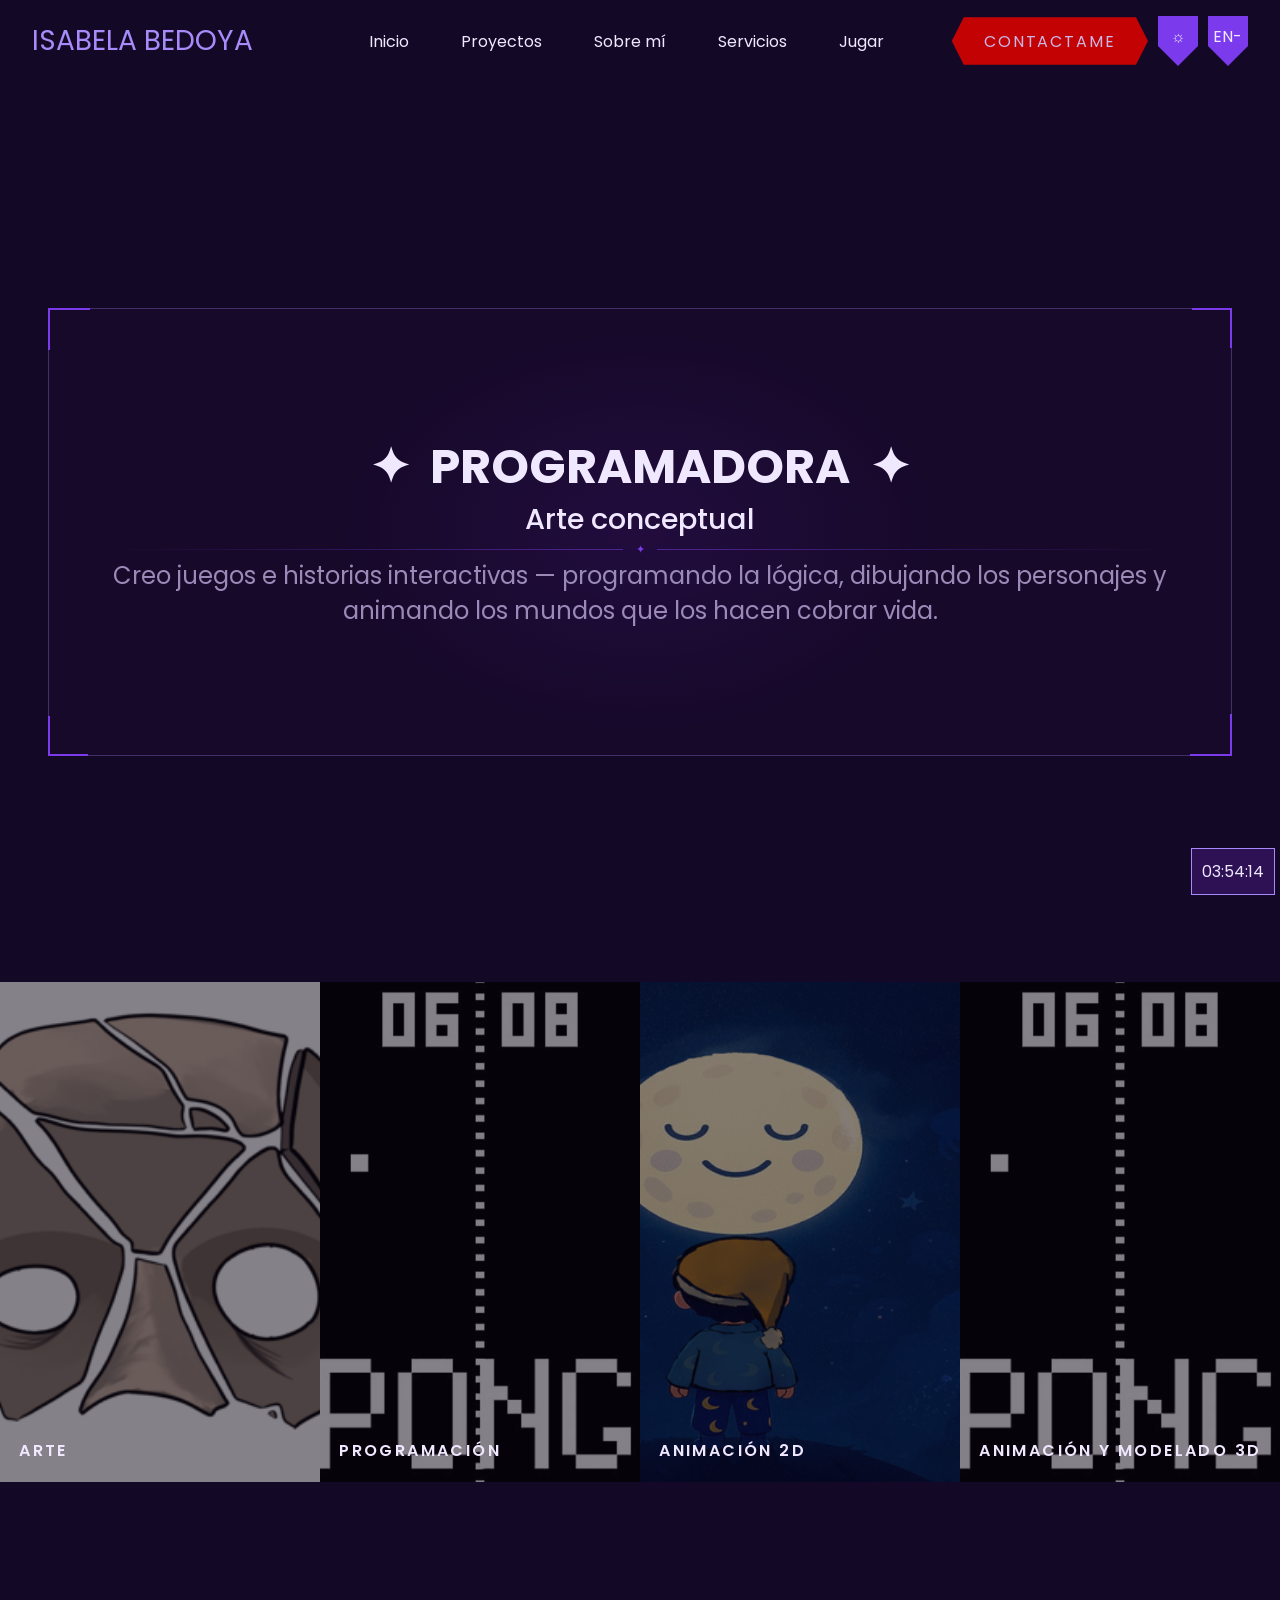
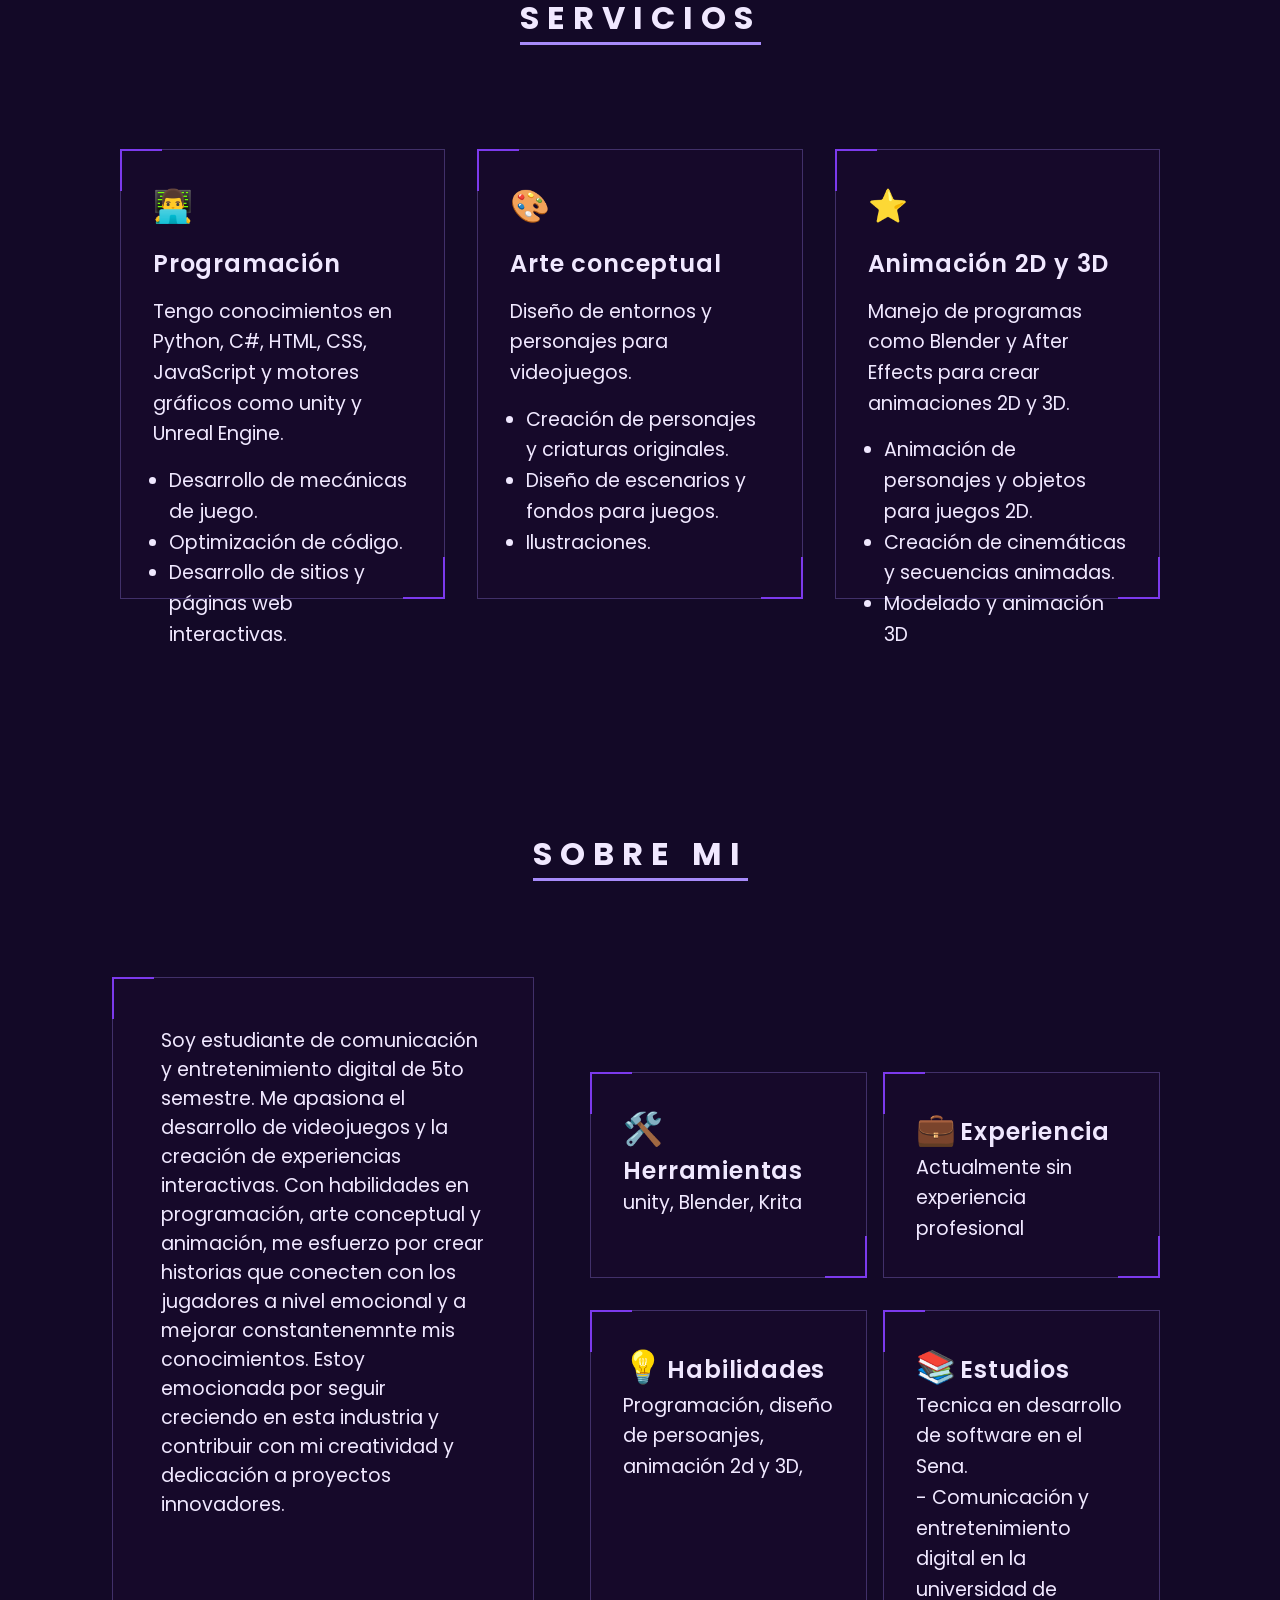
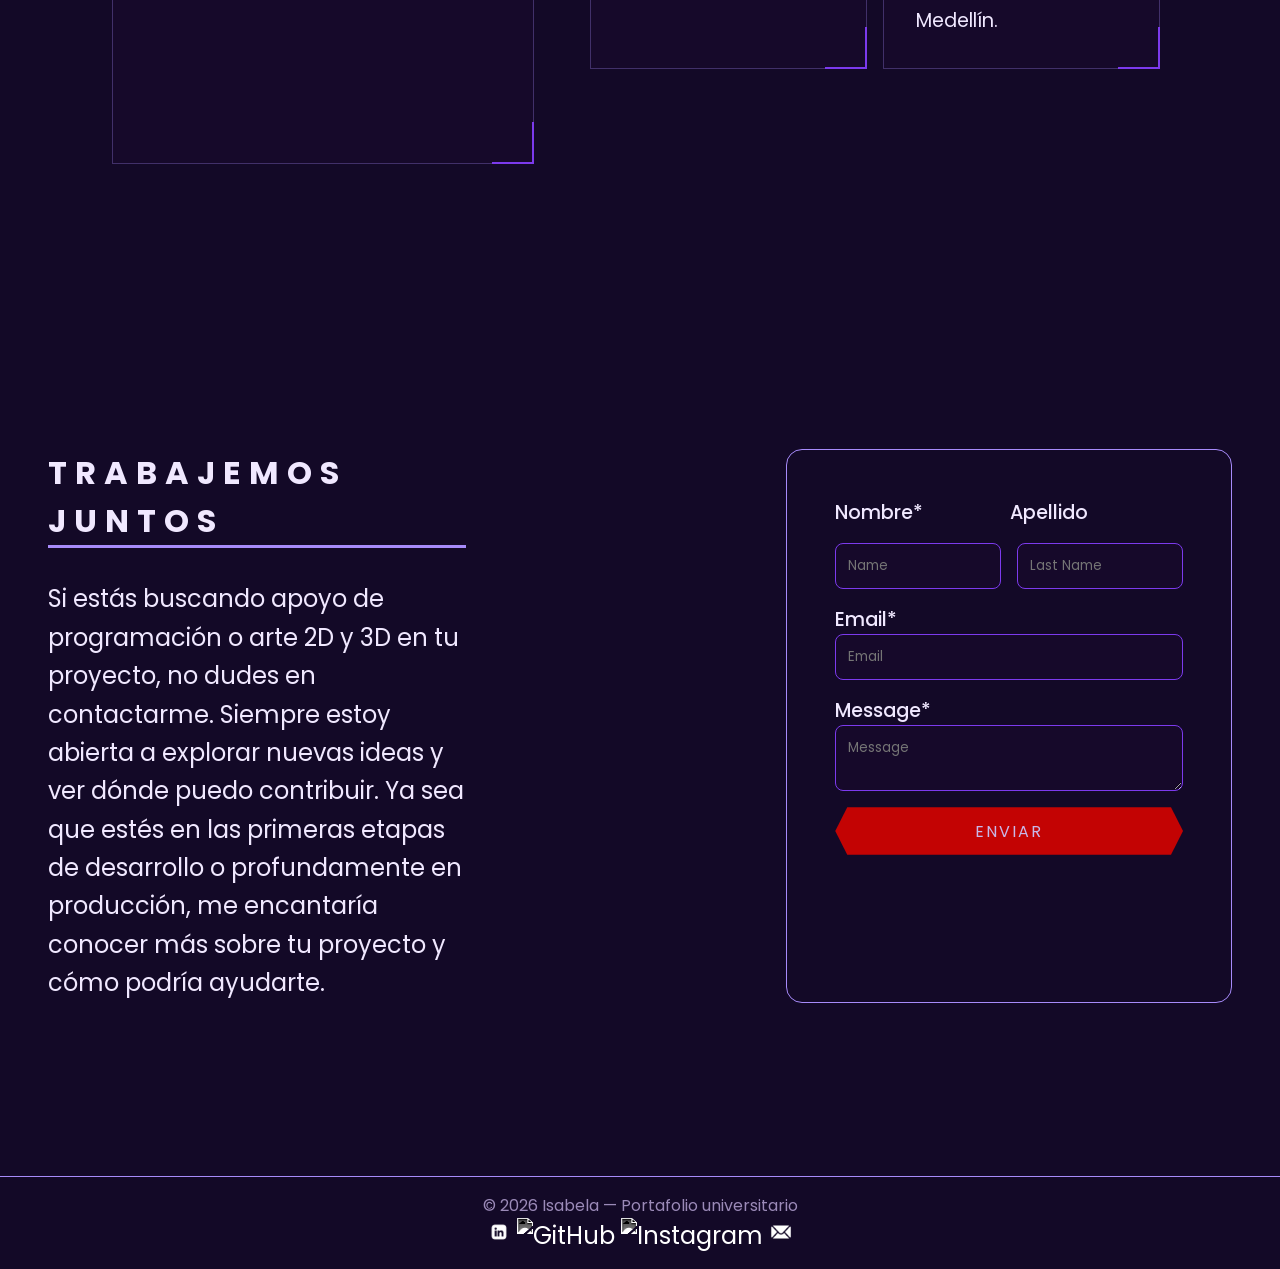
==== commit 03a2fb6a: "yacasi" ====
--- a/index.html
+++ b/index.html
@@ -12,7 +12,9 @@
        
     </head>
     
-    <body class="star" id="stars"> 
+    <body> 
+
+    <div id="stars"></div>
     
     <div class="modal-overlay" id="modalJuego">
         <div class="modal-contenido">
